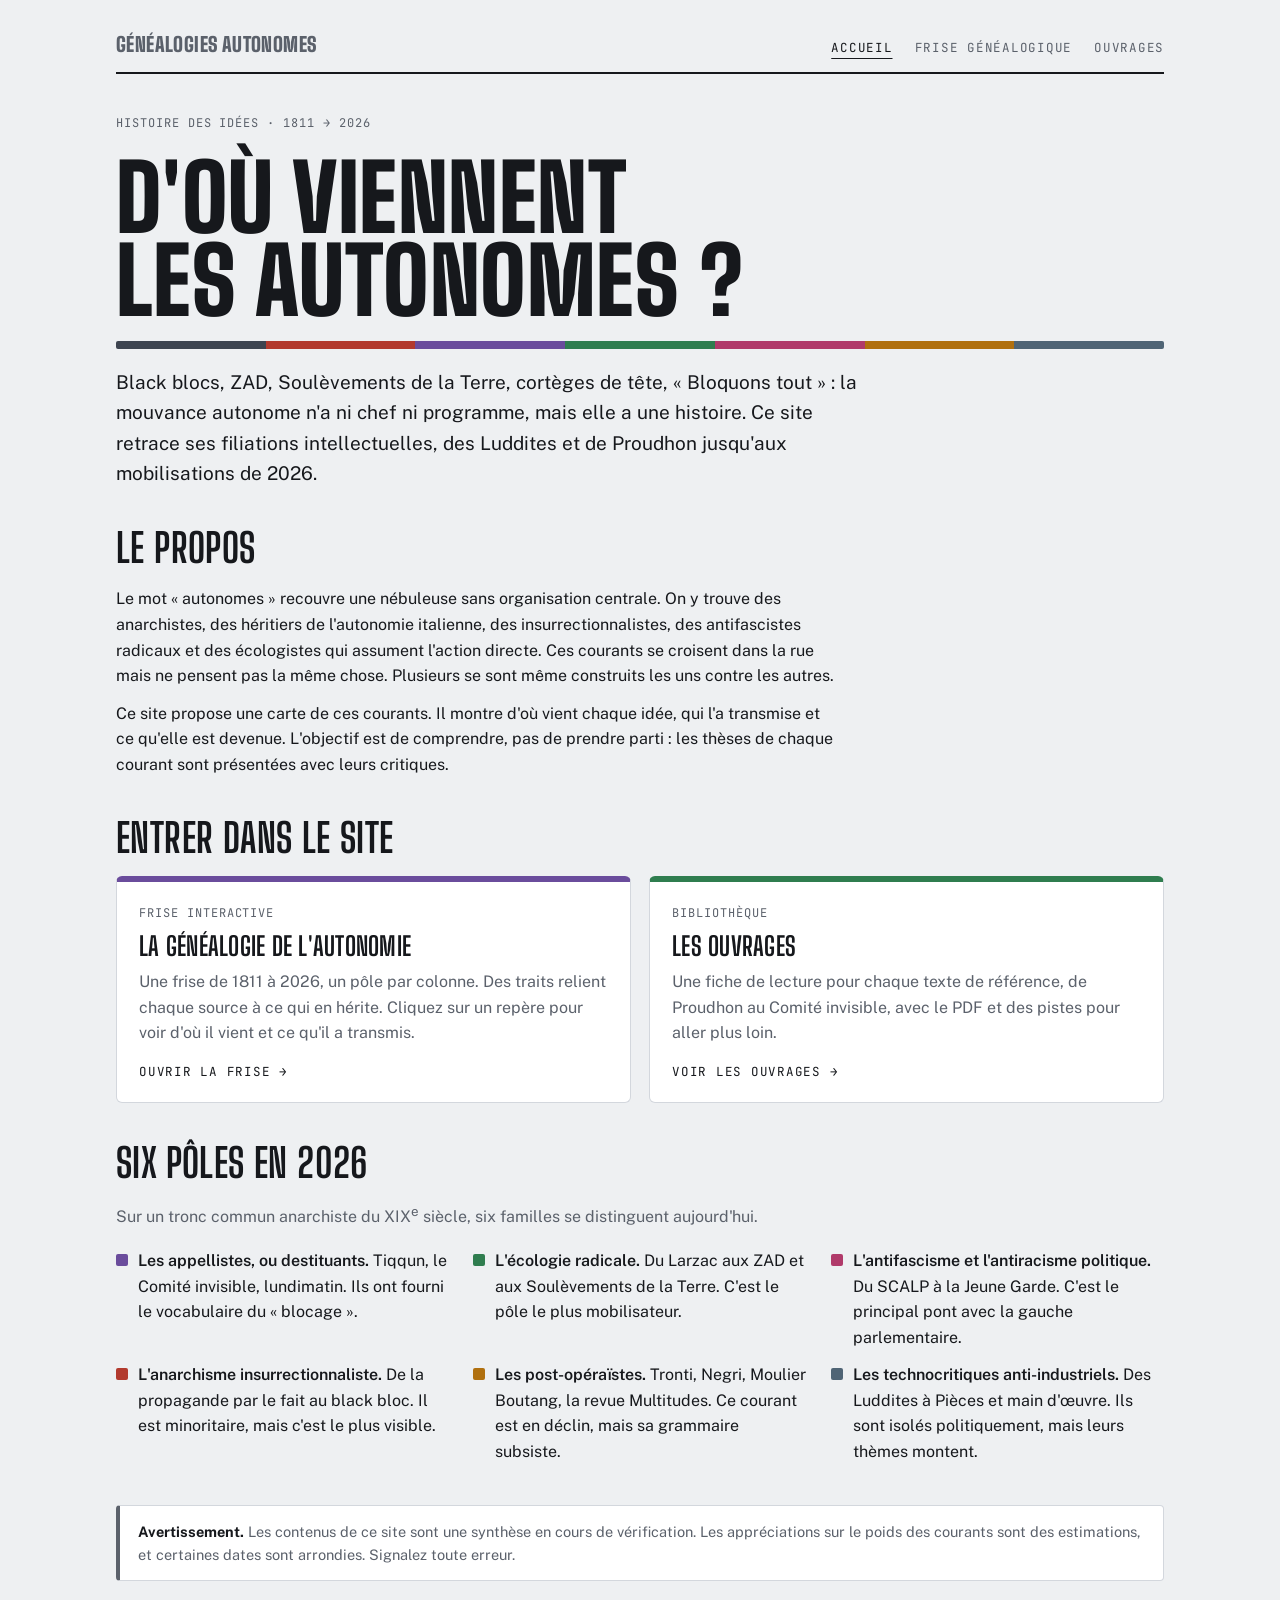
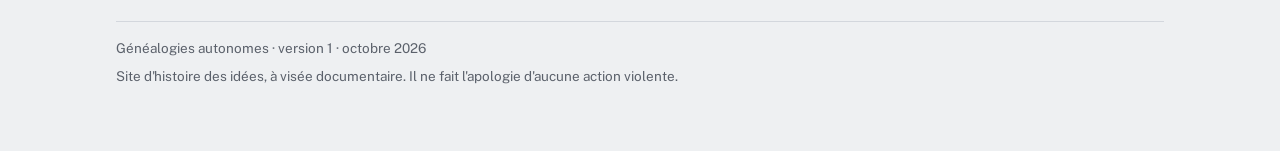
==== index.html @ 5c41f620 "Site v1 : accueil, frise généalogique et fiches des ouvrages Page d'accueil présentant le projet et " ====
<!doctype html>
<html lang="fr">
<head>
<meta charset="utf-8">
<meta name="viewport" content="width=device-width,initial-scale=1,viewport-fit=cover">
<title>Généalogies autonomes</title>
<meta name="description" content="Histoire et généalogie intellectuelle des mouvements autonomes, anarchistes et de l'ultragauche en France et en Europe, de 1811 à 2026.">
<link rel="preconnect" href="https://fonts.googleapis.com">
<link rel="preconnect" href="https://fonts.gstatic.com" crossorigin>
<link rel="stylesheet" href="https://fonts.googleapis.com/css2?family=Big+Shoulders+Display:wght@700;900&family=Public+Sans:wght@400;500;600&family=JetBrains+Mono:wght@400;500&display=swap">
<link rel="stylesheet" href="assets/site.css">
</head>
<body>
<div class="wrap">

  <nav class="topnav" aria-label="Navigation principale">
    <a class="brand" href="index.html">Généalogies autonomes</a>
    <a href="index.html" aria-current="page">Accueil</a>
    <a href="genealogie.html">Frise généalogique</a>
    <a href="ouvrages.html">Ouvrages</a>
  </nav>

  <header style="display:grid;gap:18px">
    <p class="eyebrow">Histoire des idées · 1811 → 2026</p>
    <h1>D'où viennent les autonomes&nbsp;?</h1>
    <div class="poles-band" aria-hidden="true">
      <span style="background:var(--p-mom)"></span><span style="background:var(--p-ins)"></span><span style="background:var(--p-app)"></span><span style="background:var(--p-eco)"></span><span style="background:var(--p-afa)"></span><span style="background:var(--p-ope)"></span><span style="background:var(--p-tec)"></span>
    </div>
    <p class="lede">Black blocs, ZAD, Soulèvements de la Terre, cortèges de tête, « Bloquons tout » : la mouvance autonome n'a ni chef ni programme, mais elle a une histoire. Ce site retrace ses filiations intellectuelles, des Luddites et de Proudhon jusqu'aux mobilisations de 2026.</p>
  </header>

  <section aria-labelledby="pourquoi">
    <h2 id="pourquoi">Le propos</h2>
    <div class="prose">
      <p>Le mot « autonomes » recouvre une nébuleuse sans organisation centrale. On y trouve des anarchistes, des héritiers de l'autonomie italienne, des insurrectionnalistes, des antifascistes radicaux et des écologistes qui assument l'action directe. Ces courants se croisent dans la rue mais ne pensent pas la même chose. Plusieurs se sont même construits les uns contre les autres.</p>
      <p>Ce site propose une carte de ces courants. Il montre d'où vient chaque idée, qui l'a transmise et ce qu'elle est devenue. L'objectif est de comprendre, pas de prendre parti : les thèses de chaque courant sont présentées avec leurs critiques.</p>
    </div>
  </section>

  <section aria-labelledby="entrer">
    <h2 id="entrer">Entrer dans le site</h2>
    <div class="doors">
      <a class="door" style="--c:var(--p-app)" href="genealogie.html">
        <p class="eyebrow">Frise interactive</p>
        <h3>La généalogie de l'autonomie</h3>
        <p>Une frise de 1811 à 2026, un pôle par colonne. Des traits relient chaque source à ce qui en hérite. Cliquez sur un repère pour voir d'où il vient et ce qu'il a transmis.</p>
        <span class="go">Ouvrir la frise →</span>
      </a>
      <a class="door" style="--c:var(--p-eco)" href="ouvrages.html">
        <p class="eyebrow">Bibliothèque</p>
        <h3>Les ouvrages</h3>
        <p>Une fiche de lecture pour chaque texte de référence, de Proudhon au Comité invisible, avec le PDF et des pistes pour aller plus loin.</p>
        <span class="go">Voir les ouvrages →</span>
      </a>
    </div>
  </section>

  <section aria-labelledby="poles">
    <h2 id="poles">Six pôles en 2026</h2>
    <p class="muted">Sur un tronc commun anarchiste du XIX<sup>e</sup> siècle, six familles se distinguent aujourd'hui.</p>
    <ul class="poles-list">
      <li style="--c:var(--p-app)"><span class="sw"></span><span><b>Les appellistes, ou destituants.</b> Tiqqun, le Comité invisible, lundimatin. Ils ont fourni le vocabulaire du « blocage ».</span></li>
      <li style="--c:var(--p-eco)"><span class="sw"></span><span><b>L'écologie radicale.</b> Du Larzac aux ZAD et aux Soulèvements de la Terre. C'est le pôle le plus mobilisateur.</span></li>
      <li style="--c:var(--p-afa)"><span class="sw"></span><span><b>L'antifascisme et l'antiracisme politique.</b> Du SCALP à la Jeune Garde. C'est le principal pont avec la gauche parlementaire.</span></li>
      <li style="--c:var(--p-ins)"><span class="sw"></span><span><b>L'anarchisme insurrectionnaliste.</b> De la propagande par le fait au black bloc. Il est minoritaire, mais c'est le plus visible.</span></li>
      <li style="--c:var(--p-ope)"><span class="sw"></span><span><b>Les post-opéraïstes.</b> Tronti, Negri, Moulier Boutang, la revue Multitudes. Ce courant est en déclin, mais sa grammaire subsiste.</span></li>
      <li style="--c:var(--p-tec)"><span class="sw"></span><span><b>Les technocritiques anti-industriels.</b> Des Luddites à Pièces et main d'œuvre. Ils sont isolés politiquement, mais leurs thèmes montent.</span></li>
    </ul>
  </section>

  <aside class="note">
    <strong>Avertissement.</strong> Les contenus de ce site sont une synthèse en cours de vérification. Les appréciations sur le poids des courants sont des estimations, et certaines dates sont arrondies. Signalez toute erreur.
  </aside>

  <footer>
    <span>Généalogies autonomes · version 1 · octobre 2026</span>
    <span>Site d'histoire des idées, à visée documentaire. Il ne fait l'apologie d'aucune action violente.</span>
  </footer>

</div>
</body>
</html>
---- assets/site.css ----
/* Tokens repris de « Généalogie de l'autonomie.html » pour une identité commune */
:root{
  --bg:#eef0f2; --paper:#ffffff; --ink:#16181c; --muted:#5b616b; --line:#d3d7dd; --soft:#e4e7eb;
  --p-mom:#3d4450; --p-ins:#b23a2e; --p-ope:#b0700f; --p-app:#6a4c9c; --p-eco:#2f7d4f; --p-tec:#4f6475; --p-afa:#b03a6a;
  --warn:#9a5b00; --warn-bg:#fff4e0;
  --display:"Big Shoulders Display","Arial Narrow",Impact,sans-serif;
  --body:"Public Sans","Segoe UI",system-ui,sans-serif;
  --mono:"JetBrains Mono",ui-monospace,Menlo,Consolas,monospace;
  color-scheme:light;
}
@media (prefers-color-scheme: dark){:root:not([data-theme="light"]){
  --bg:#111316; --paper:#191c21; --ink:#e8eaee; --muted:#9aa1ab; --line:#2d323a; --soft:#22262c;
  --p-mom:#aab3c0; --p-ins:#e36b5e; --p-ope:#e0a246; --p-app:#a98ae0; --p-eco:#5fbf86; --p-tec:#93aabd; --p-afa:#e47aa5;
  --warn:#f0b75a; --warn-bg:#2a2112; color-scheme:dark}}
:root[data-theme="dark"]{
  --bg:#111316; --paper:#191c21; --ink:#e8eaee; --muted:#9aa1ab; --line:#2d323a; --soft:#22262c;
  --p-mom:#aab3c0; --p-ins:#e36b5e; --p-ope:#e0a246; --p-app:#a98ae0; --p-eco:#5fbf86; --p-tec:#93aabd; --p-afa:#e47aa5;
  --warn:#f0b75a; --warn-bg:#2a2112; color-scheme:dark}

*{box-sizing:border-box}
html{scroll-padding-top:16px}
body{margin:0;background:var(--bg);color:var(--ink);font-family:var(--body);font-size:16px;line-height:1.6}
a{color:inherit;text-decoration-thickness:1px;text-underline-offset:3px}
a:hover{text-decoration-thickness:2px}
:focus-visible{outline:2px solid var(--ink);outline-offset:3px}

.wrap{max-width:1080px;margin:0 auto;padding:28px max(16px,env(safe-area-inset-left,0px)) 64px;display:grid;gap:40px}

.topnav{display:flex;flex-wrap:wrap;gap:6px 22px;align-items:baseline;font-family:var(--mono);font-size:12.5px;letter-spacing:.06em;text-transform:uppercase;border-bottom:2px solid var(--ink);padding-bottom:12px}
.topnav .brand{font-family:var(--display);font-weight:900;font-size:20px;letter-spacing:.02em;text-decoration:none;margin-right:auto}
.topnav a{text-decoration:none;color:var(--muted)}
.topnav a:hover,.topnav a[aria-current="page"]{color:var(--ink)}
.topnav a[aria-current="page"]{text-decoration:underline;text-underline-offset:6px}

.eyebrow{font-family:var(--mono);font-size:12px;letter-spacing:.08em;text-transform:uppercase;color:var(--muted);margin:0}
h1{font-family:var(--display);font-weight:900;font-size:clamp(44px,8vw,92px);line-height:.9;margin:6px 0 0;text-transform:uppercase;letter-spacing:.005em;text-wrap:balance}
h2{font-family:var(--display);font-weight:700;font-size:clamp(28px,4vw,40px);line-height:1;margin:0;text-transform:uppercase;letter-spacing:.01em}
h3{font-family:var(--display);font-weight:700;font-size:26px;line-height:1.02;margin:0;text-transform:uppercase;letter-spacing:.01em}
.lede{font-size:clamp(17px,2vw,19px);max-width:62ch;margin:0;color:var(--ink)}
.muted{color:var(--muted)}
section{display:grid;gap:18px}
p{margin:0;max-width:72ch}
.prose{display:grid;gap:12px}

/* bande de pôles décorative */
.poles-band{display:flex;height:8px;border-radius:2px;overflow:hidden}
.poles-band span{flex:1}

/* cartes d'entrée */
.doors{display:grid;grid-template-columns:repeat(auto-fit,minmax(min(100%,320px),1fr));gap:18px}
.door{display:grid;gap:10px;align-content:start;background:var(--paper);border:1px solid var(--line);border-top:6px solid var(--c,var(--ink));border-radius:6px;padding:22px 22px 20px;text-decoration:none;transition:transform .15s ease,border-color .15s ease}
.door:hover{transform:translateY(-2px);border-color:var(--ink)}
.door .go{font-family:var(--mono);font-size:12.5px;text-transform:uppercase;letter-spacing:.06em;margin-top:6px}
.door p{color:var(--muted)}

.poles-list{display:grid;grid-template-columns:repeat(auto-fit,minmax(min(100%,300px),1fr));gap:12px 24px;padding:0;margin:0;list-style:none}
.poles-list li{display:grid;grid-template-columns:12px 1fr;gap:10px;align-items:start}
.poles-list .sw{width:12px;height:12px;border-radius:2px;margin-top:6px;background:var(--c)}
.poles-list b{font-weight:600}

.note{background:var(--paper);border:1px solid var(--line);border-left:4px solid var(--muted);border-radius:4px;padding:14px 18px;font-size:14.5px;color:var(--muted)}
.note strong{color:var(--ink)}

/* ouvrages */
.toc{display:flex;flex-wrap:wrap;gap:8px}
.toc a{font-family:var(--mono);font-size:12.5px;text-decoration:none;border:1px solid var(--line);background:var(--paper);border-radius:999px;padding:4px 12px}
.toc a:hover{border-color:var(--ink)}
.books{display:grid;gap:18px}
.book{background:var(--paper);border:1px solid var(--line);border-left:6px solid var(--c,var(--ink));border-radius:6px;padding:22px 24px;display:grid;gap:12px}
.book header{display:grid;gap:4px}
.book .meta{font-family:var(--mono);font-size:12.5px;color:var(--muted)}
.book .who{font-weight:600}
.book dl{display:grid;grid-template-columns:max-content 1fr;gap:6px 16px;margin:0}
.book dt{font-family:var(--mono);font-size:11.5px;text-transform:uppercase;letter-spacing:.06em;color:var(--muted);padding-top:3px}
.book dd{margin:0;max-width:70ch}
.book ul{margin:0;padding-left:1.1em}
.book li{margin:2px 0}
.tag{display:inline-block;font-family:var(--mono);font-size:11px;text-transform:uppercase;letter-spacing:.05em;padding:2px 8px;border-radius:3px;color:var(--c,var(--ink));border:1px solid currentColor}
.actions{display:flex;flex-wrap:wrap;gap:10px;align-items:center}
.btn{display:inline-flex;align-items:center;gap:8px;font-family:var(--mono);font-size:12.5px;text-transform:uppercase;letter-spacing:.05em;text-decoration:none;background:var(--ink);color:var(--paper);padding:8px 14px;border-radius:4px}
.btn:hover{opacity:.88}
.size{font-family:var(--mono);font-size:12px;color:var(--muted)}
.warn{background:var(--warn-bg);color:var(--ink);border:1px solid var(--warn);border-radius:4px;padding:10px 14px;font-size:14.5px}
.warn b{color:var(--warn)}

.library{background:var(--ink);color:var(--paper);border-radius:6px;padding:28px 26px;display:grid;gap:14px}
.library h2{color:var(--paper)}
.library p{color:var(--paper);opacity:.85}
.library .btn{background:var(--paper);color:var(--ink);justify-self:start}
.library ul{margin:0;padding-left:1.1em;opacity:.85;max-width:70ch}

footer{border-top:1px solid var(--line);padding-top:16px;font-size:13.5px;color:var(--muted);display:grid;gap:6px}

@media (max-width:560px){
  .book dl{grid-template-columns:1fr}
  .book dt{padding-top:6px}
}
@media (prefers-reduced-motion:reduce){.door{transition:none}.door:hover{transform:none}}
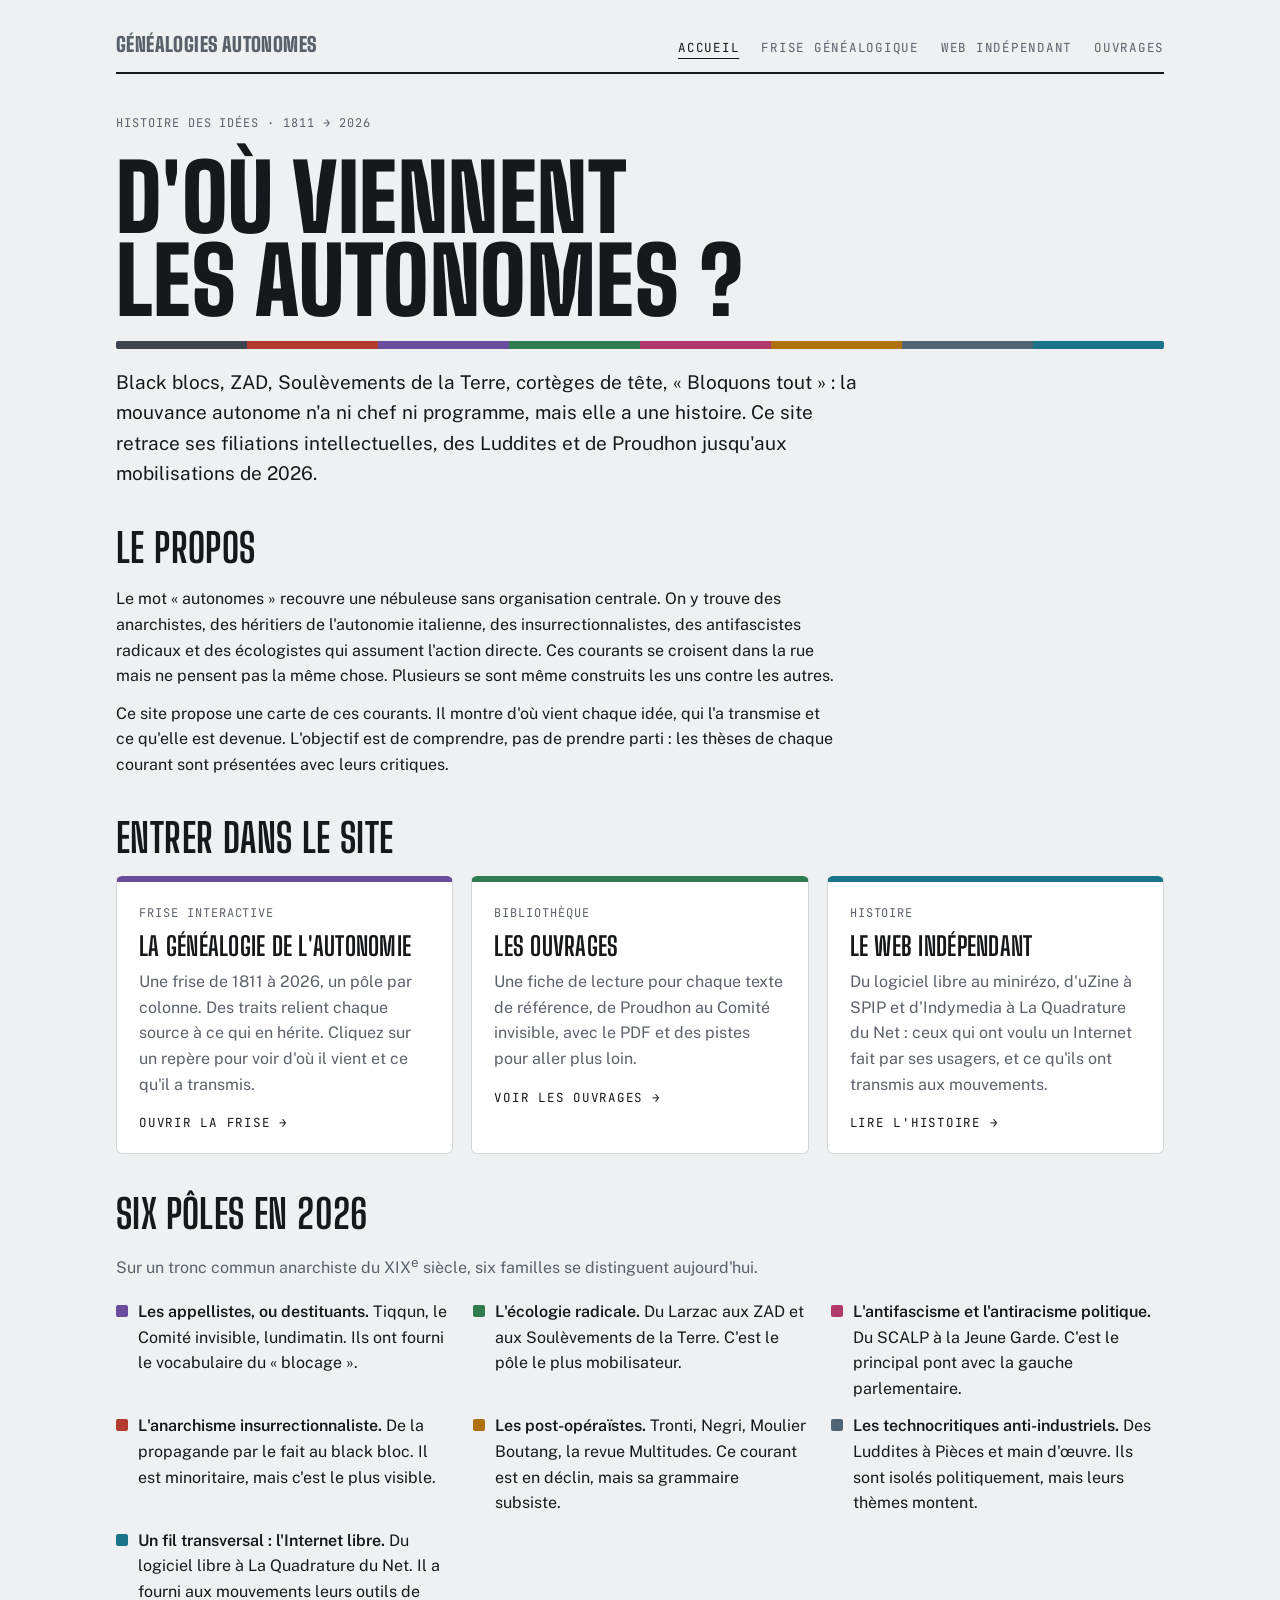
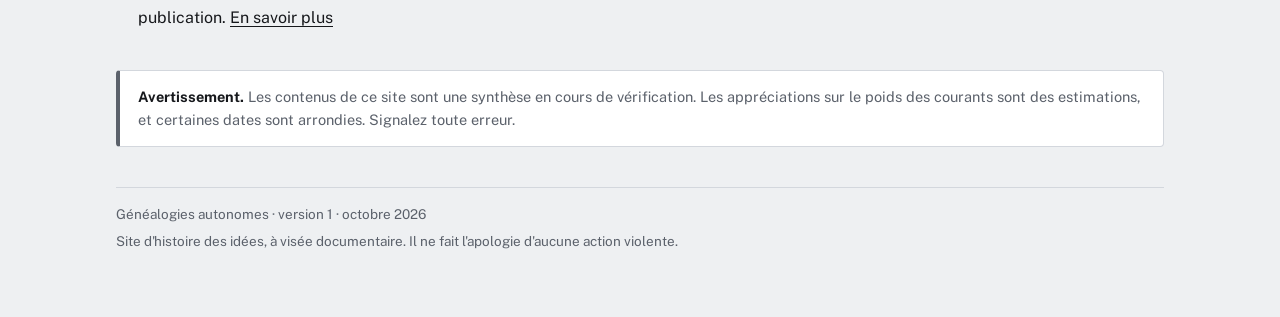
==== commit 1d927486: "Ajout du pôle Internet libre et de la page Web indépendant Frise : 8e colonne (16 repères, 15 filiat" ====
--- a/index.html
+++ b/index.html
@@ -17,6 +17,7 @@
     <a class="brand" href="index.html">Généalogies autonomes</a>
     <a href="index.html" aria-current="page">Accueil</a>
     <a href="genealogie.html">Frise généalogique</a>
+    <a href="web-independant.html">Web indépendant</a>
     <a href="ouvrages.html">Ouvrages</a>
   </nav>
 
@@ -24,7 +25,7 @@
     <p class="eyebrow">Histoire des idées · 1811 → 2026</p>
     <h1>D'où viennent les autonomes&nbsp;?</h1>
     <div class="poles-band" aria-hidden="true">
-      <span style="background:var(--p-mom)"></span><span style="background:var(--p-ins)"></span><span style="background:var(--p-app)"></span><span style="background:var(--p-eco)"></span><span style="background:var(--p-afa)"></span><span style="background:var(--p-ope)"></span><span style="background:var(--p-tec)"></span>
+      <span style="background:var(--p-mom)"></span><span style="background:var(--p-ins)"></span><span style="background:var(--p-app)"></span><span style="background:var(--p-eco)"></span><span style="background:var(--p-afa)"></span><span style="background:var(--p-ope)"></span><span style="background:var(--p-tec)"></span><span style="background:var(--p-web)"></span>
     </div>
     <p class="lede">Black blocs, ZAD, Soulèvements de la Terre, cortèges de tête, « Bloquons tout » : la mouvance autonome n'a ni chef ni programme, mais elle a une histoire. Ce site retrace ses filiations intellectuelles, des Luddites et de Proudhon jusqu'aux mobilisations de 2026.</p>
   </header>
@@ -52,6 +53,12 @@
         <p>Une fiche de lecture pour chaque texte de référence, de Proudhon au Comité invisible, avec le PDF et des pistes pour aller plus loin.</p>
         <span class="go">Voir les ouvrages →</span>
       </a>
+      <a class="door" style="--c:var(--p-web)" href="web-independant.html">
+        <p class="eyebrow">Histoire</p>
+        <h3>Le Web indépendant</h3>
+        <p>Du logiciel libre au minirézo, d'uZine à SPIP et d'Indymedia à La Quadrature du Net : ceux qui ont voulu un Internet fait par ses usagers, et ce qu'ils ont transmis aux mouvements.</p>
+        <span class="go">Lire l'histoire →</span>
+      </a>
     </div>
   </section>
 
@@ -65,6 +72,7 @@
       <li style="--c:var(--p-ins)"><span class="sw"></span><span><b>L'anarchisme insurrectionnaliste.</b> De la propagande par le fait au black bloc. Il est minoritaire, mais c'est le plus visible.</span></li>
       <li style="--c:var(--p-ope)"><span class="sw"></span><span><b>Les post-opéraïstes.</b> Tronti, Negri, Moulier Boutang, la revue Multitudes. Ce courant est en déclin, mais sa grammaire subsiste.</span></li>
       <li style="--c:var(--p-tec)"><span class="sw"></span><span><b>Les technocritiques anti-industriels.</b> Des Luddites à Pièces et main d'œuvre. Ils sont isolés politiquement, mais leurs thèmes montent.</span></li>
+      <li style="--c:var(--p-web)"><span class="sw"></span><span><b>Un fil transversal : l'Internet libre.</b> Du logiciel libre à La Quadrature du Net. Il a fourni aux mouvements leurs outils de publication. <a href="web-independant.html">En savoir plus</a></span></li>
     </ul>
   </section>
 
--- a/assets/site.css
+++ b/assets/site.css
@@ -1,7 +1,7 @@
 /* Tokens repris de « Généalogie de l'autonomie.html » pour une identité commune */
 :root{
   --bg:#eef0f2; --paper:#ffffff; --ink:#16181c; --muted:#5b616b; --line:#d3d7dd; --soft:#e4e7eb;
-  --p-mom:#3d4450; --p-ins:#b23a2e; --p-ope:#b0700f; --p-app:#6a4c9c; --p-eco:#2f7d4f; --p-tec:#4f6475; --p-afa:#b03a6a;
+  --p-mom:#3d4450; --p-ins:#b23a2e; --p-ope:#b0700f; --p-app:#6a4c9c; --p-eco:#2f7d4f; --p-tec:#4f6475; --p-afa:#b03a6a; --p-web:#1b7489;
   --warn:#9a5b00; --warn-bg:#fff4e0;
   --display:"Big Shoulders Display","Arial Narrow",Impact,sans-serif;
   --body:"Public Sans","Segoe UI",system-ui,sans-serif;
@@ -10,11 +10,11 @@
 }
 @media (prefers-color-scheme: dark){:root:not([data-theme="light"]){
   --bg:#111316; --paper:#191c21; --ink:#e8eaee; --muted:#9aa1ab; --line:#2d323a; --soft:#22262c;
-  --p-mom:#aab3c0; --p-ins:#e36b5e; --p-ope:#e0a246; --p-app:#a98ae0; --p-eco:#5fbf86; --p-tec:#93aabd; --p-afa:#e47aa5;
+  --p-mom:#aab3c0; --p-ins:#e36b5e; --p-ope:#e0a246; --p-app:#a98ae0; --p-eco:#5fbf86; --p-tec:#93aabd; --p-afa:#e47aa5; --p-web:#5cc2d6;
   --warn:#f0b75a; --warn-bg:#2a2112; color-scheme:dark}}
 :root[data-theme="dark"]{
   --bg:#111316; --paper:#191c21; --ink:#e8eaee; --muted:#9aa1ab; --line:#2d323a; --soft:#22262c;
-  --p-mom:#aab3c0; --p-ins:#e36b5e; --p-ope:#e0a246; --p-app:#a98ae0; --p-eco:#5fbf86; --p-tec:#93aabd; --p-afa:#e47aa5;
+  --p-mom:#aab3c0; --p-ins:#e36b5e; --p-ope:#e0a246; --p-app:#a98ae0; --p-eco:#5fbf86; --p-tec:#93aabd; --p-afa:#e47aa5; --p-web:#5cc2d6;
   --warn:#f0b75a; --warn-bg:#2a2112; color-scheme:dark}
 
 *{box-sizing:border-box}
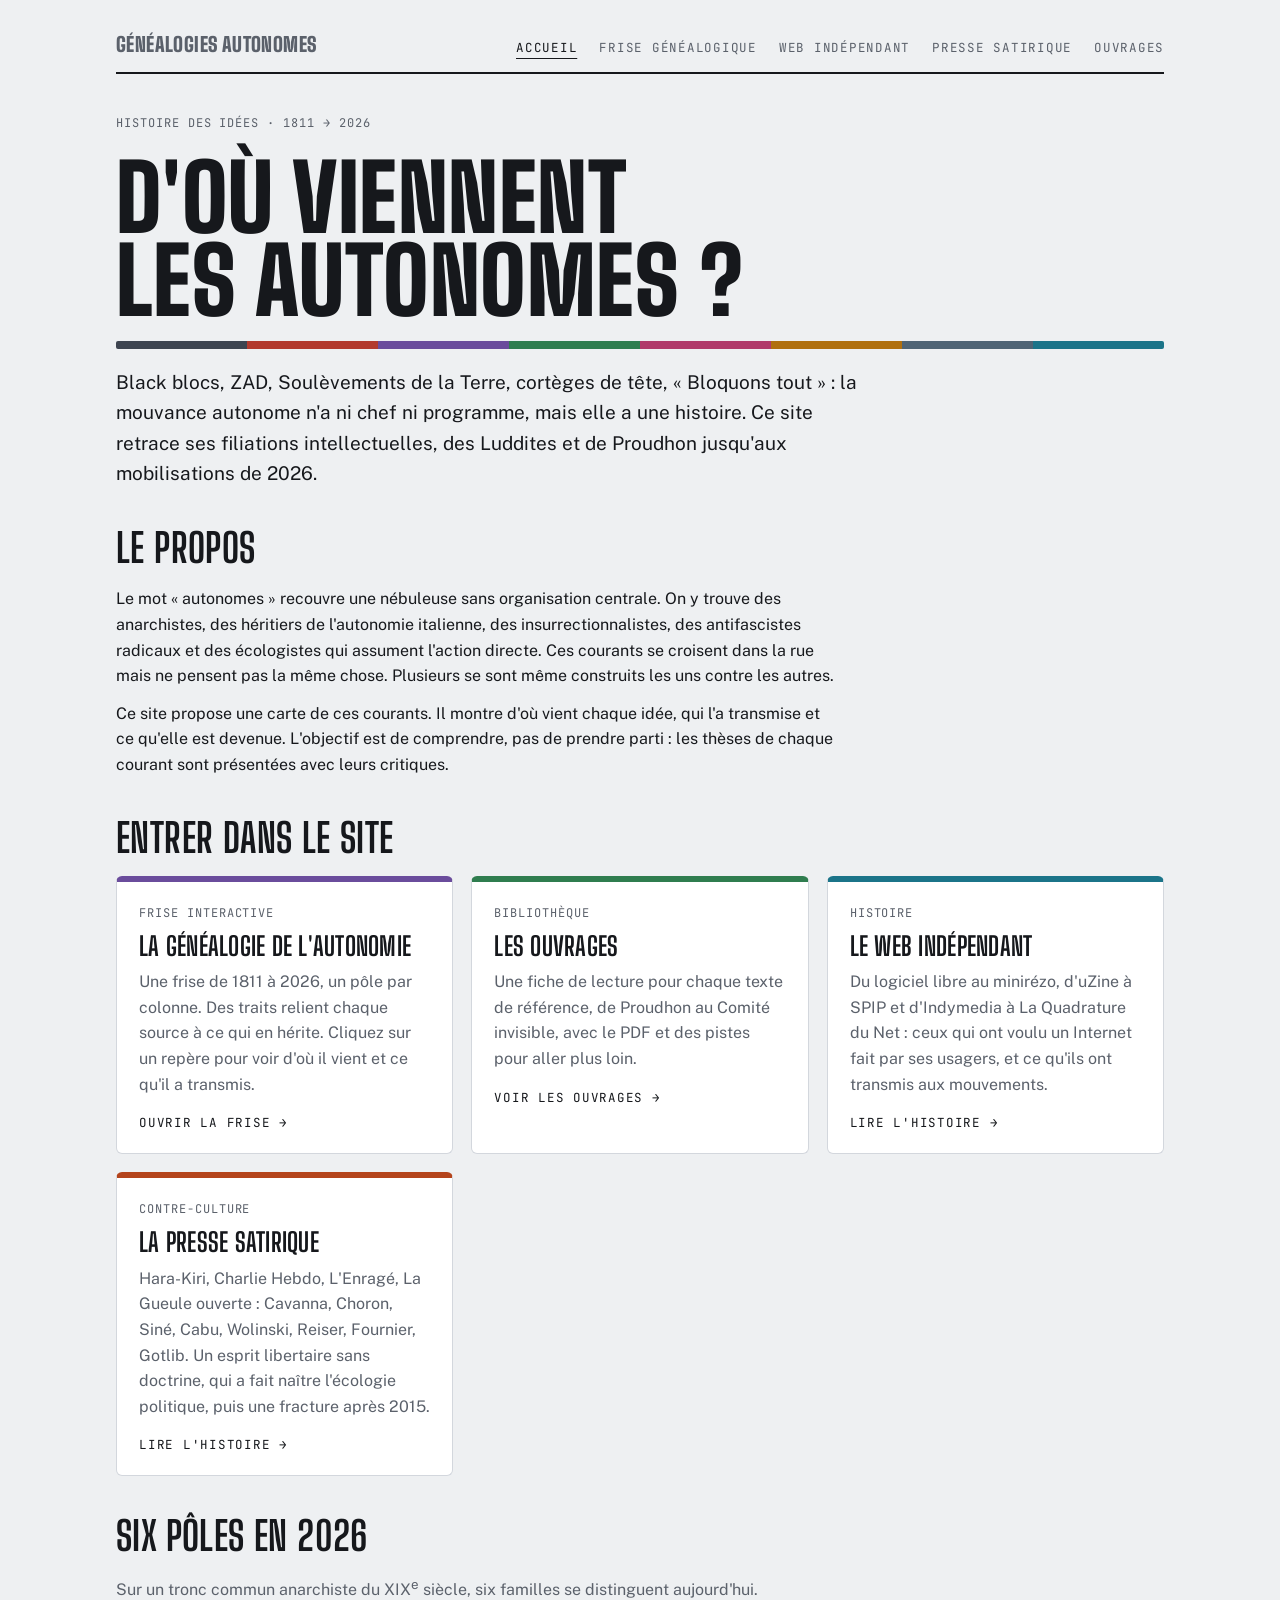
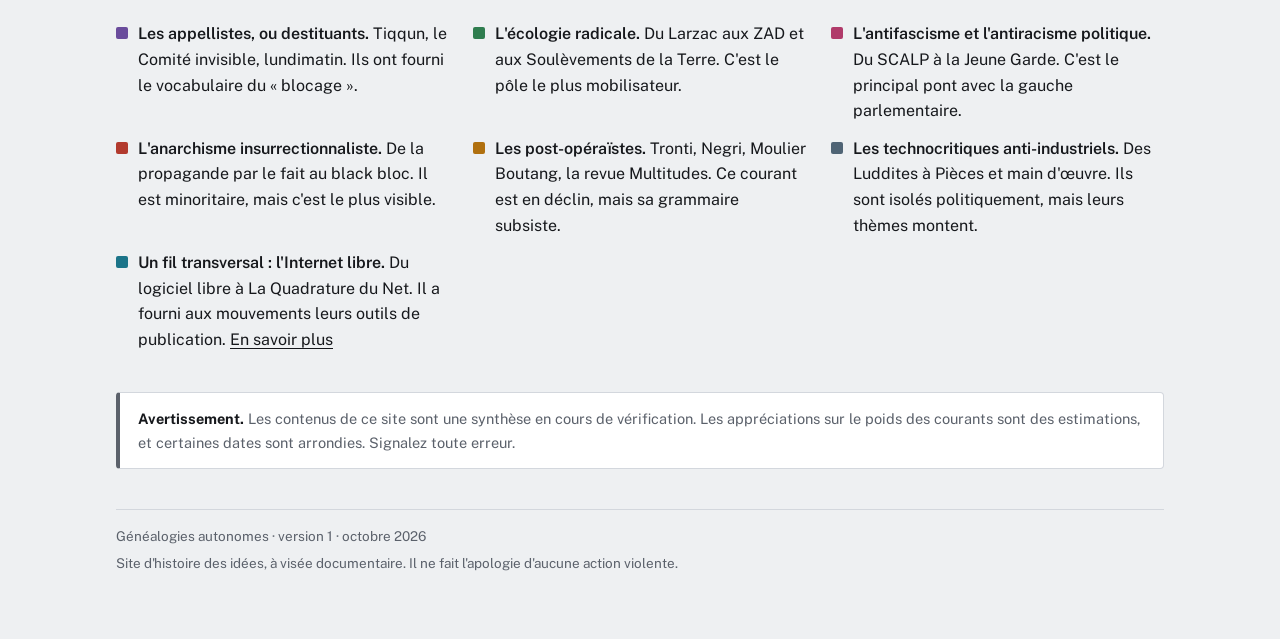
==== commit 43c2b6c0: "Ajout de la page Presse satirique et de ses repères dans la frise Hara-Kiri, Charlie Hebdo, L'Enragé" ====
--- a/index.html
+++ b/index.html
@@ -18,6 +18,7 @@
     <a href="index.html" aria-current="page">Accueil</a>
     <a href="genealogie.html">Frise généalogique</a>
     <a href="web-independant.html">Web indépendant</a>
+    <a href="presse-satirique.html">Presse satirique</a>
     <a href="ouvrages.html">Ouvrages</a>
   </nav>
 
@@ -59,6 +60,12 @@
         <p>Du logiciel libre au minirézo, d'uZine à SPIP et d'Indymedia à La Quadrature du Net : ceux qui ont voulu un Internet fait par ses usagers, et ce qu'ils ont transmis aux mouvements.</p>
         <span class="go">Lire l'histoire →</span>
       </a>
+      <a class="door" style="--c:#b4441c" href="presse-satirique.html">
+        <p class="eyebrow">Contre-culture</p>
+        <h3>La presse satirique</h3>
+        <p>Hara-Kiri, Charlie Hebdo, L'Enragé, La Gueule ouverte : Cavanna, Choron, Siné, Cabu, Wolinski, Reiser, Fournier, Gotlib. Un esprit libertaire sans doctrine, qui a fait naître l'écologie politique, puis une fracture après 2015.</p>
+        <span class="go">Lire l'histoire →</span>
+      </a>
     </div>
   </section>
 
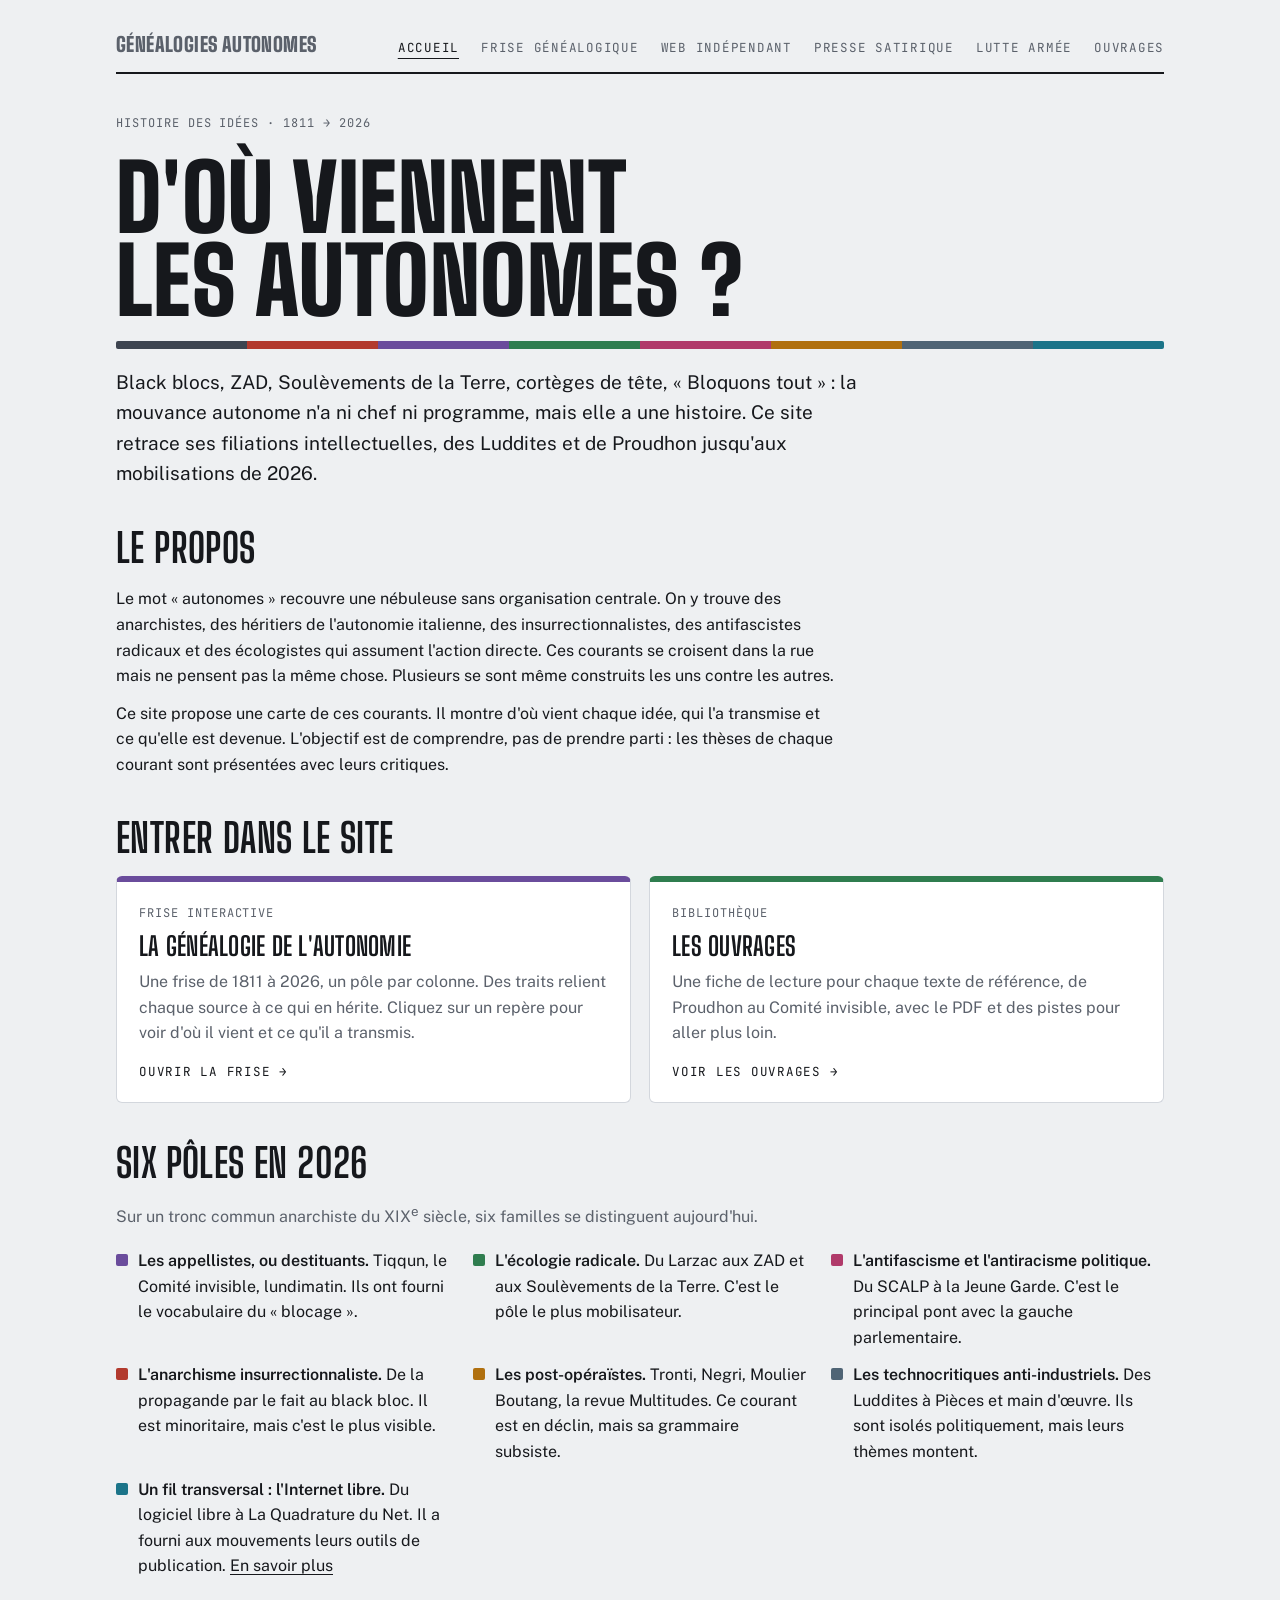
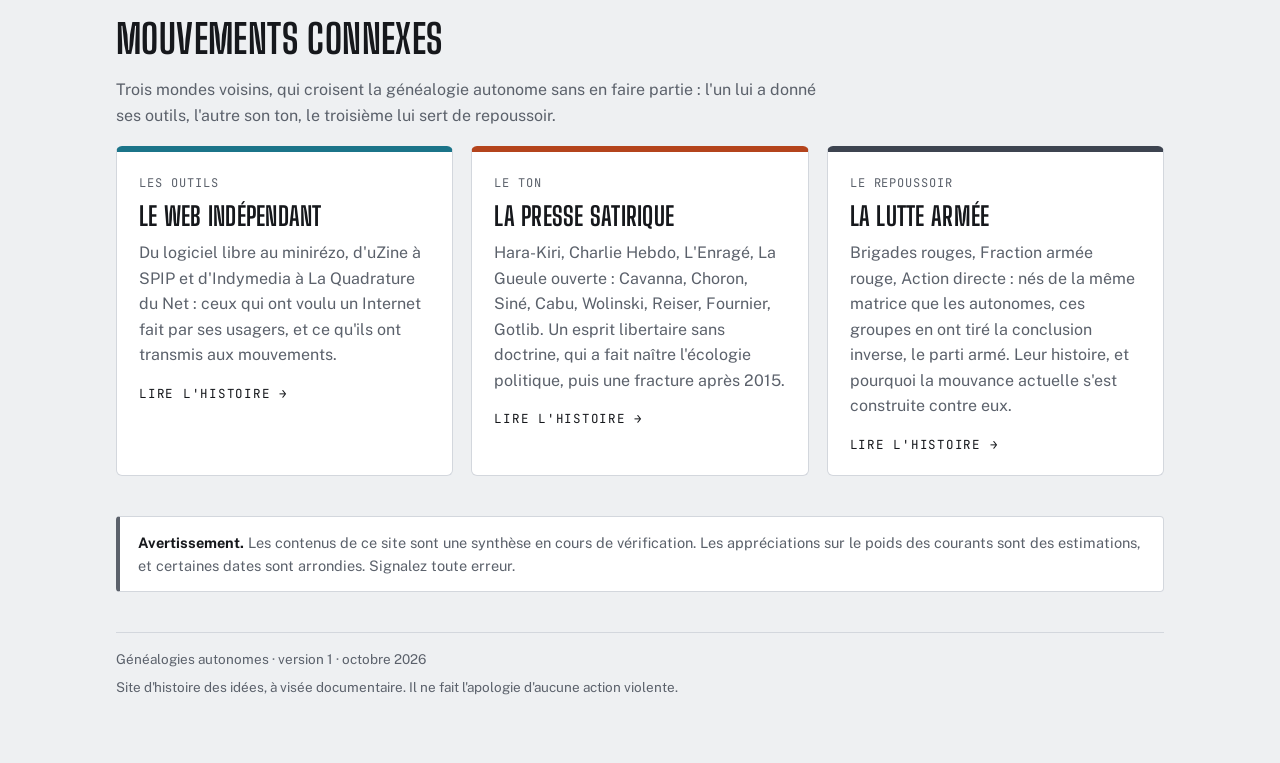
==== commit c268613d: "Ajout de la page Lutte armée et d'une section Mouvements connexes Brigades rouges, RAF, Action direc" ====
--- a/index.html
+++ b/index.html
@@ -19,6 +19,7 @@
     <a href="genealogie.html">Frise généalogique</a>
     <a href="web-independant.html">Web indépendant</a>
     <a href="presse-satirique.html">Presse satirique</a>
+    <a href="lutte-armee.html">Lutte armée</a>
     <a href="ouvrages.html">Ouvrages</a>
   </nav>
 
@@ -54,18 +55,6 @@
         <p>Une fiche de lecture pour chaque texte de référence, de Proudhon au Comité invisible, avec le PDF et des pistes pour aller plus loin.</p>
         <span class="go">Voir les ouvrages →</span>
       </a>
-      <a class="door" style="--c:var(--p-web)" href="web-independant.html">
-        <p class="eyebrow">Histoire</p>
-        <h3>Le Web indépendant</h3>
-        <p>Du logiciel libre au minirézo, d'uZine à SPIP et d'Indymedia à La Quadrature du Net : ceux qui ont voulu un Internet fait par ses usagers, et ce qu'ils ont transmis aux mouvements.</p>
-        <span class="go">Lire l'histoire →</span>
-      </a>
-      <a class="door" style="--c:#b4441c" href="presse-satirique.html">
-        <p class="eyebrow">Contre-culture</p>
-        <h3>La presse satirique</h3>
-        <p>Hara-Kiri, Charlie Hebdo, L'Enragé, La Gueule ouverte : Cavanna, Choron, Siné, Cabu, Wolinski, Reiser, Fournier, Gotlib. Un esprit libertaire sans doctrine, qui a fait naître l'écologie politique, puis une fracture après 2015.</p>
-        <span class="go">Lire l'histoire →</span>
-      </a>
     </div>
   </section>
 
@@ -83,6 +72,31 @@
     </ul>
   </section>
 
+  <section aria-labelledby="connexes">
+    <h2 id="connexes">Mouvements connexes</h2>
+    <p class="muted">Trois mondes voisins, qui croisent la généalogie autonome sans en faire partie : l'un lui a donné ses outils, l'autre son ton, le troisième lui sert de repoussoir.</p>
+    <div class="doors">
+      <a class="door" style="--c:var(--p-web)" href="web-independant.html">
+        <p class="eyebrow">Les outils</p>
+        <h3>Le Web indépendant</h3>
+        <p>Du logiciel libre au minirézo, d'uZine à SPIP et d'Indymedia à La Quadrature du Net : ceux qui ont voulu un Internet fait par ses usagers, et ce qu'ils ont transmis aux mouvements.</p>
+        <span class="go">Lire l'histoire →</span>
+      </a>
+      <a class="door" style="--c:#b4441c" href="presse-satirique.html">
+        <p class="eyebrow">Le ton</p>
+        <h3>La presse satirique</h3>
+        <p>Hara-Kiri, Charlie Hebdo, L'Enragé, La Gueule ouverte : Cavanna, Choron, Siné, Cabu, Wolinski, Reiser, Fournier, Gotlib. Un esprit libertaire sans doctrine, qui a fait naître l'écologie politique, puis une fracture après 2015.</p>
+        <span class="go">Lire l'histoire →</span>
+      </a>
+      <a class="door" style="--c:var(--p-mom)" href="lutte-armee.html">
+        <p class="eyebrow">Le repoussoir</p>
+        <h3>La lutte armée</h3>
+        <p>Brigades rouges, Fraction armée rouge, Action directe : nés de la même matrice que les autonomes, ces groupes en ont tiré la conclusion inverse, le parti armé. Leur histoire, et pourquoi la mouvance actuelle s'est construite contre eux.</p>
+        <span class="go">Lire l'histoire →</span>
+      </a>
+    </div>
+  </section>
+
   <aside class="note">
     <strong>Avertissement.</strong> Les contenus de ce site sont une synthèse en cours de vérification. Les appréciations sur le poids des courants sont des estimations, et certaines dates sont arrondies. Signalez toute erreur.
   </aside>
